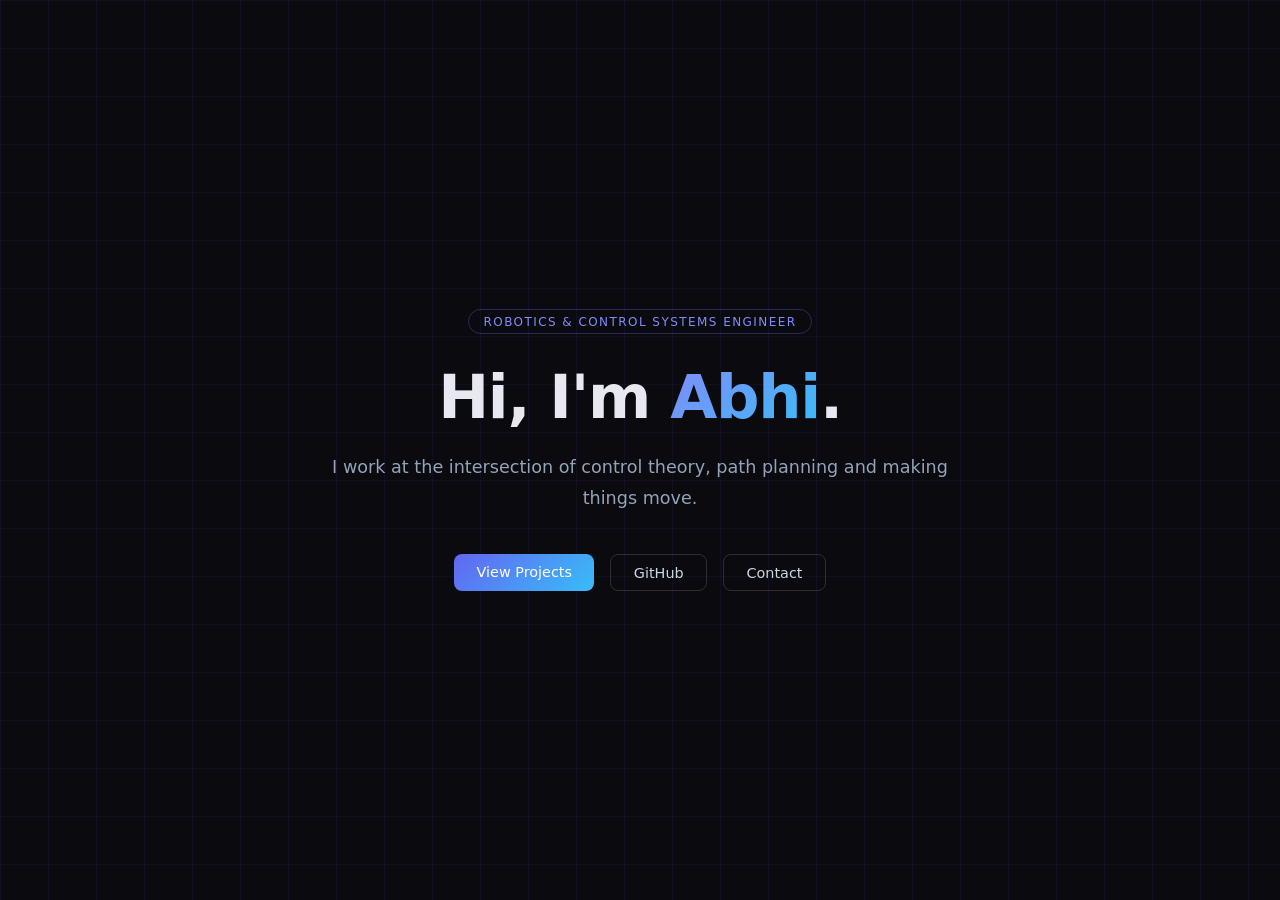
==== index.html @ b42dcc3f "Initial test" ====
<!DOCTYPE html>
<html lang="en">
<head>
  <meta charset="UTF-8" />
  <meta name="viewport" content="width=device-width, initial-scale=1.0"/>
  <title>Abhi – Robotics Engineer</title>
  <style>
    * { margin: 0; padding: 0; box-sizing: border-box; }

    body {
      min-height: 100vh;
      display: flex;
      align-items: center;
      justify-content: center;
      background: #0a0a0f;
      color: #e8e8f0;
      font-family: 'Segoe UI', system-ui, sans-serif;
      overflow: hidden;
    }

    /* Subtle grid background */
    body::before {
      content: '';
      position: fixed;
      inset: 0;
      background-image:
        linear-gradient(rgba(99,102,241,0.07) 1px, transparent 1px),
        linear-gradient(90deg, rgba(99,102,241,0.07) 1px, transparent 1px);
      background-size: 48px 48px;
      pointer-events: none;
    }

    .container {
      text-align: center;
      padding: 2rem;
      max-width: 680px;
      animation: fadeUp 0.9s ease both;
    }

    .badge {
      display: inline-block;
      font-size: 0.75rem;
      letter-spacing: 0.12em;
      text-transform: uppercase;
      color: #818cf8;
      border: 1px solid rgba(99,102,241,0.35);
      padding: 0.3rem 0.9rem;
      border-radius: 999px;
      margin-bottom: 1.8rem;
    }

    h1 {
      font-size: clamp(2.4rem, 6vw, 3.8rem);
      font-weight: 700;
      line-height: 1.15;
      margin-bottom: 1.2rem;
      letter-spacing: -0.02em;
    }

    h1 span {
      background: linear-gradient(135deg, #818cf8, #38bdf8);
      -webkit-background-clip: text;
      -webkit-text-fill-color: transparent;
      background-clip: text;
    }

    p {
      font-size: 1.1rem;
      line-height: 1.75;
      color: #94a3b8;
      margin-bottom: 2.5rem;
    }

    .links {
      display: flex;
      gap: 1rem;
      justify-content: center;
      flex-wrap: wrap;
    }

    a {
      text-decoration: none;
      font-size: 0.9rem;
      font-weight: 500;
      padding: 0.6rem 1.4rem;
      border-radius: 8px;
      transition: all 0.2s ease;
    }

    a.primary {
      background: linear-gradient(135deg, #6366f1, #38bdf8);
      color: #fff;
    }

    a.primary:hover {
      opacity: 0.85;
      transform: translateY(-2px);
    }

    a.ghost {
      border: 1px solid rgba(255,255,255,0.15);
      color: #cbd5e1;
    }

    a.ghost:hover {
      border-color: rgba(99,102,241,0.6);
      color: #818cf8;
      transform: translateY(-2px);
    }

    .cursor {
      display: inline-block;
      width: 3px;
      height: 1em;
      background: #818cf8;
      margin-left: 3px;
      vertical-align: middle;
      animation: blink 1s step-end infinite;
    }

    @keyframes blink { 50% { opacity: 0; } }

    @keyframes fadeUp {
      from { opacity: 0; transform: translateY(24px); }
      to   { opacity: 1; transform: translateY(0); }
    }
  </style>
</head>
<body>
  <div class="container">
    <div class="badge">Robotics &amp; Control Systems Engineer</div>

    <h1>Hi, I'm <span>Abhi</span>.</h1>

    <p>
      I work at the intersection of control theory, path planning and making things move.
    </p>

    <div class="links">
      <a class="primary" href="#projects">View Projects</a>
      <a class="ghost" href="https://github.com/abhi" target="_blank">GitHub</a>
      <a class="ghost" href="mailto:abhi@example.com">Contact</a>
    </div>
  </div>
</body>
</html>
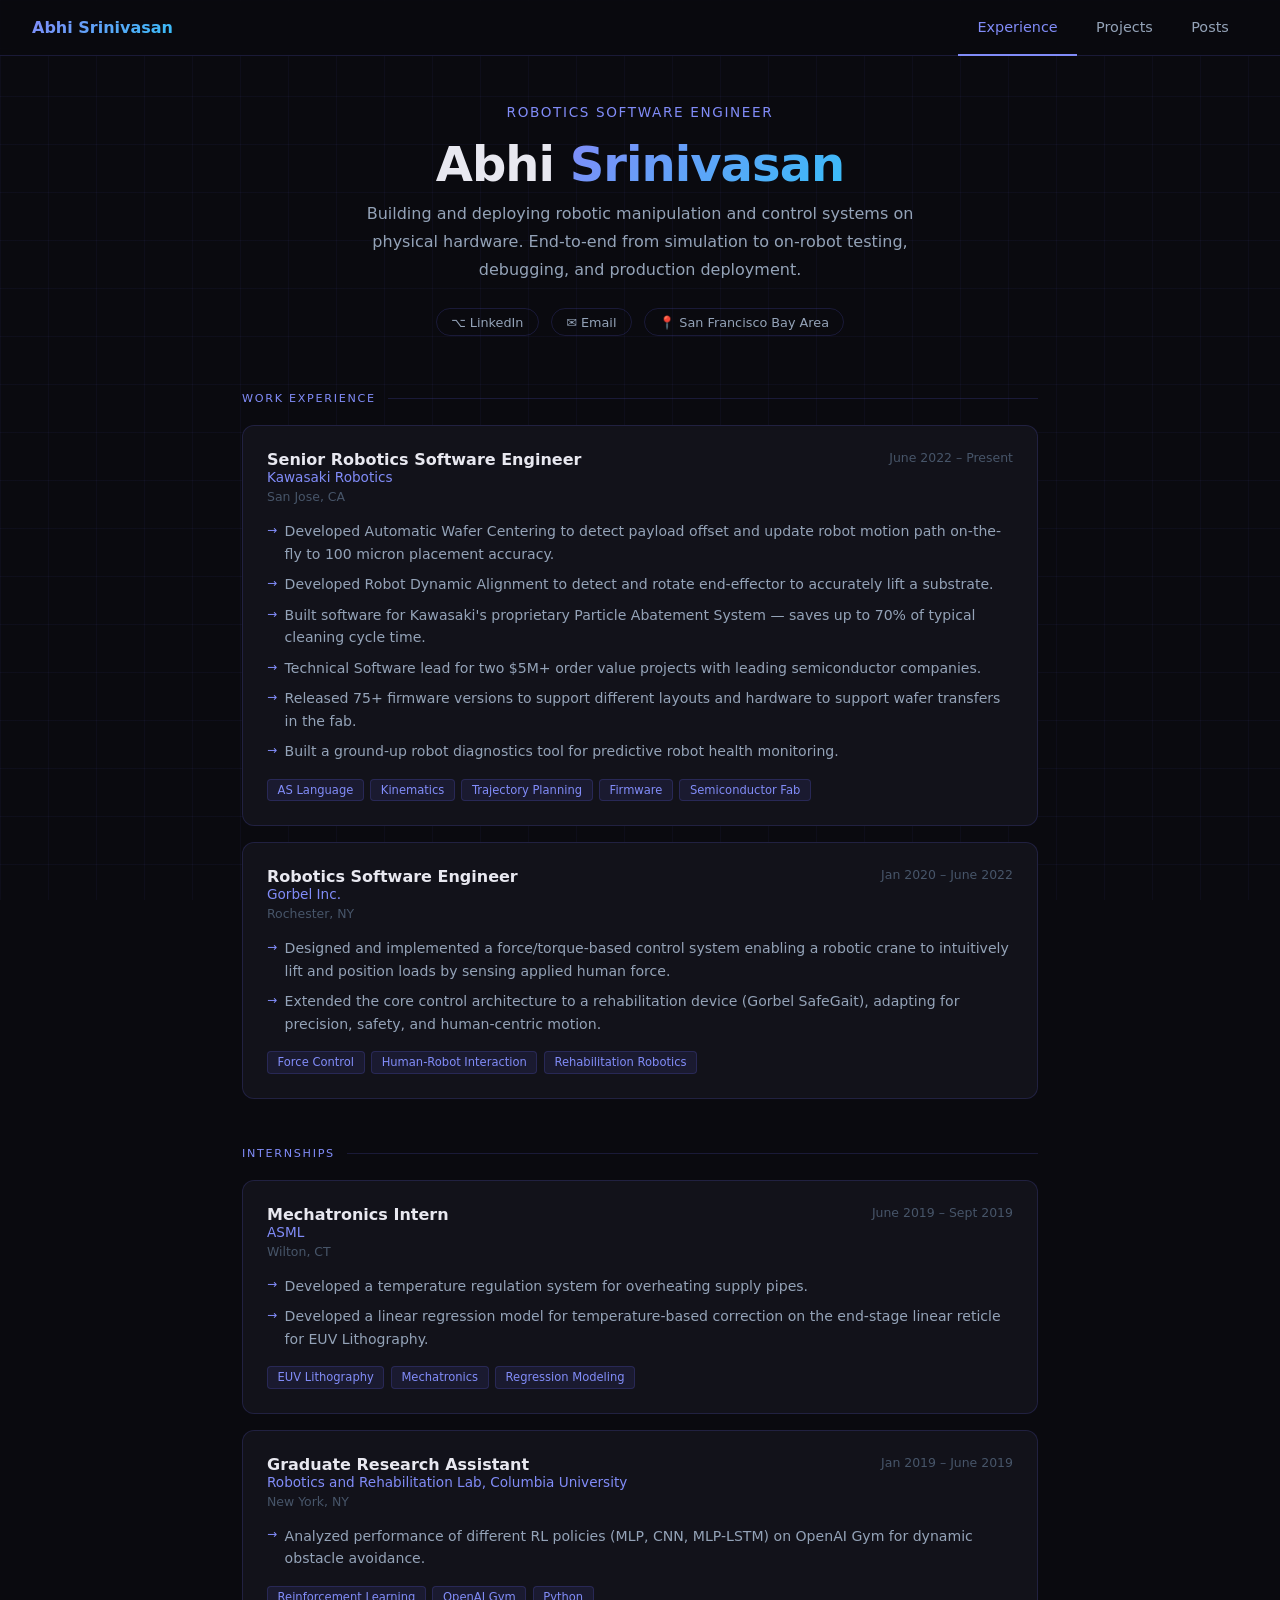
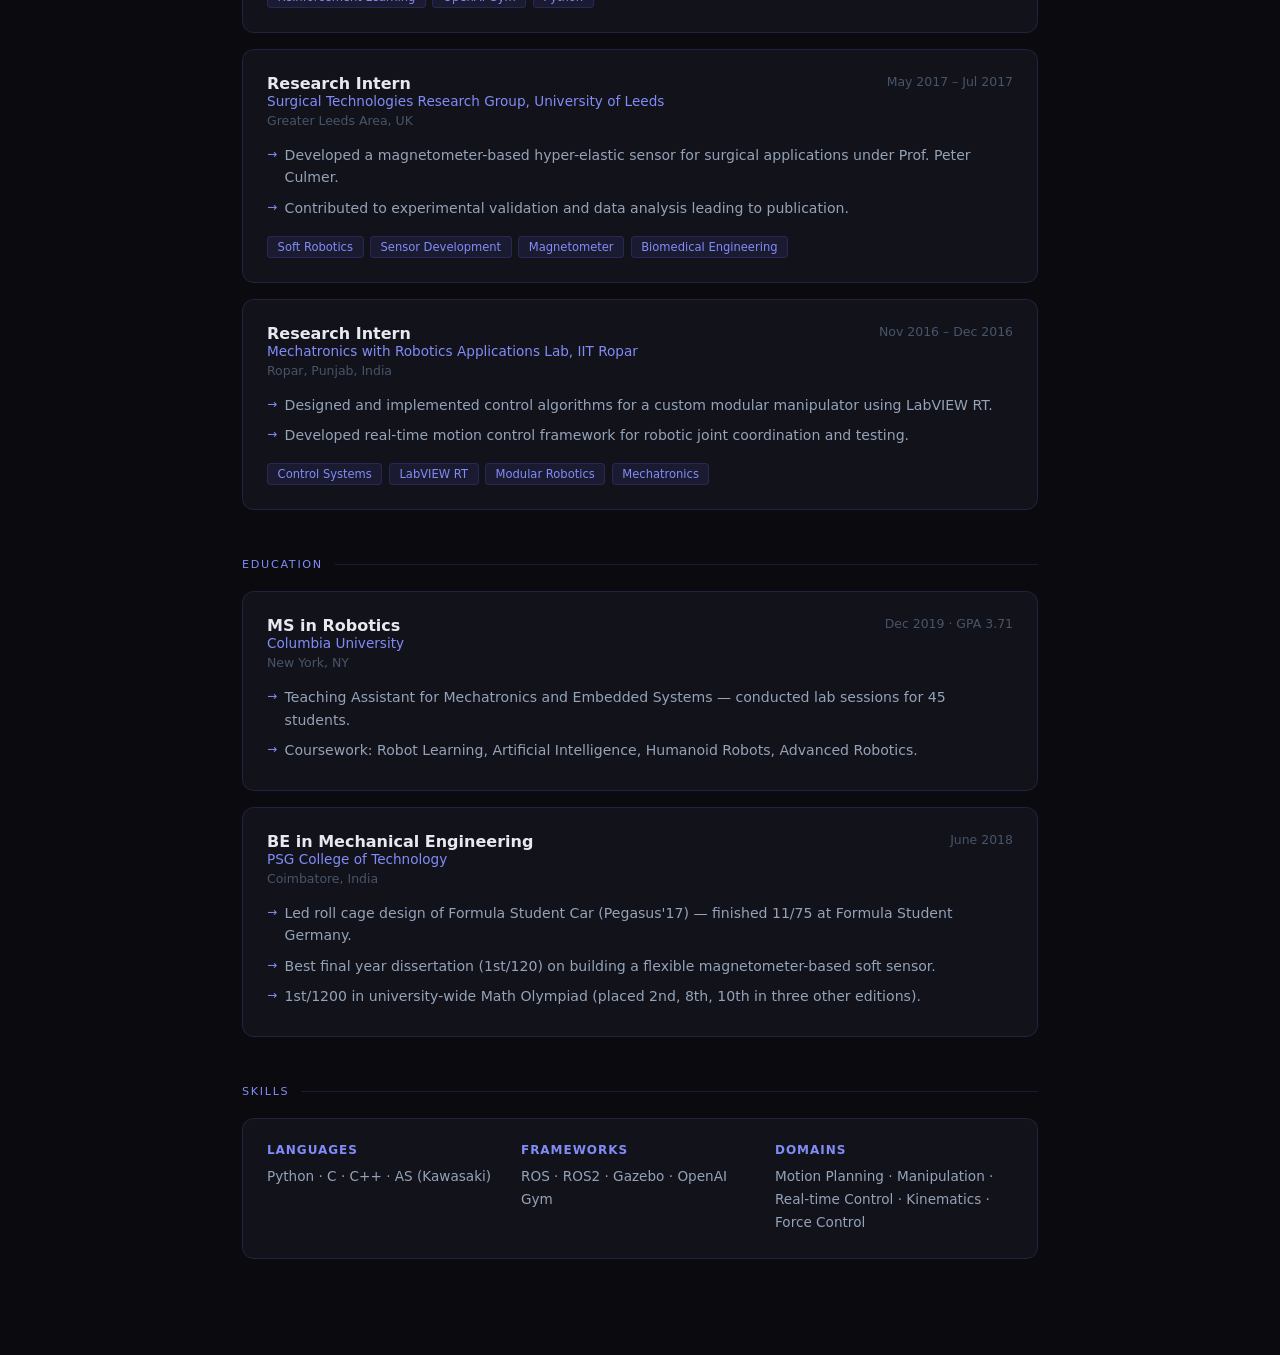
==== commit 1be1b12d: "Added-POSTS Added-Images" ====
--- a/index.html
+++ b/index.html
@@ -1,146 +1,215 @@
 <!DOCTYPE html>
 <html lang="en">
 <head>
-  <meta charset="UTF-8" />
+  <meta charset="UTF-8"/>
   <meta name="viewport" content="width=device-width, initial-scale=1.0"/>
-  <title>Abhi – Robotics Engineer</title>
-  <style>
-    * { margin: 0; padding: 0; box-sizing: border-box; }
-
-    body {
-      min-height: 100vh;
-      display: flex;
-      align-items: center;
-      justify-content: center;
-      background: #0a0a0f;
-      color: #e8e8f0;
-      font-family: 'Segoe UI', system-ui, sans-serif;
-      overflow: hidden;
-    }
-
-    /* Subtle grid background */
-    body::before {
-      content: '';
-      position: fixed;
-      inset: 0;
-      background-image:
-        linear-gradient(rgba(99,102,241,0.07) 1px, transparent 1px),
-        linear-gradient(90deg, rgba(99,102,241,0.07) 1px, transparent 1px);
-      background-size: 48px 48px;
-      pointer-events: none;
-    }
-
-    .container {
-      text-align: center;
-      padding: 2rem;
-      max-width: 680px;
-      animation: fadeUp 0.9s ease both;
-    }
-
-    .badge {
-      display: inline-block;
-      font-size: 0.75rem;
-      letter-spacing: 0.12em;
-      text-transform: uppercase;
-      color: #818cf8;
-      border: 1px solid rgba(99,102,241,0.35);
-      padding: 0.3rem 0.9rem;
-      border-radius: 999px;
-      margin-bottom: 1.8rem;
-    }
-
-    h1 {
-      font-size: clamp(2.4rem, 6vw, 3.8rem);
-      font-weight: 700;
-      line-height: 1.15;
-      margin-bottom: 1.2rem;
-      letter-spacing: -0.02em;
-    }
-
-    h1 span {
-      background: linear-gradient(135deg, #818cf8, #38bdf8);
-      -webkit-background-clip: text;
-      -webkit-text-fill-color: transparent;
-      background-clip: text;
-    }
-
-    p {
-      font-size: 1.1rem;
-      line-height: 1.75;
-      color: #94a3b8;
-      margin-bottom: 2.5rem;
-    }
-
-    .links {
-      display: flex;
-      gap: 1rem;
-      justify-content: center;
-      flex-wrap: wrap;
-    }
-
-    a {
-      text-decoration: none;
-      font-size: 0.9rem;
-      font-weight: 500;
-      padding: 0.6rem 1.4rem;
-      border-radius: 8px;
-      transition: all 0.2s ease;
-    }
-
-    a.primary {
-      background: linear-gradient(135deg, #6366f1, #38bdf8);
-      color: #fff;
-    }
-
-    a.primary:hover {
-      opacity: 0.85;
-      transform: translateY(-2px);
-    }
-
-    a.ghost {
-      border: 1px solid rgba(255,255,255,0.15);
-      color: #cbd5e1;
-    }
-
-    a.ghost:hover {
-      border-color: rgba(99,102,241,0.6);
-      color: #818cf8;
-      transform: translateY(-2px);
-    }
-
-    .cursor {
-      display: inline-block;
-      width: 3px;
-      height: 1em;
-      background: #818cf8;
-      margin-left: 3px;
-      vertical-align: middle;
-      animation: blink 1s step-end infinite;
-    }
-
-    @keyframes blink { 50% { opacity: 0; } }
-
-    @keyframes fadeUp {
-      from { opacity: 0; transform: translateY(24px); }
-      to   { opacity: 1; transform: translateY(0); }
-    }
-  </style>
+  <title>Abhi Srinivasan – Robotics Engineer</title>
+  <link rel="stylesheet" href="style.css"/>
 </head>
 <body>
-  <div class="container">
-    <div class="badge">Robotics &amp; Control Systems Engineer</div>
-
-    <h1>Hi, I'm <span>Abhi</span>.</h1>
-
-    <p>
-      I work at the intersection of control theory, path planning and making things move.
-    </p>
-
-    <div class="links">
-      <a class="primary" href="#projects">View Projects</a>
-      <a class="ghost" href="https://github.com/abhi" target="_blank">GitHub</a>
-      <a class="ghost" href="mailto:abhi@example.com">Contact</a>
-    </div>
+
+<nav>
+  <a class="nav-brand" href="index.html">Abhi Srinivasan</a>
+  <div class="nav-tabs">
+    <a class="tab-btn active" href="index.html">Experience</a>
+    <a class="tab-btn" href="projects.html">Projects</a>
+    <a class="tab-btn" href="blogs.html">Posts</a>
   </div>
+</nav>
+
+<div class="page">
+
+  <div class="hero">
+    <div class="role">Robotics Software Engineer</div>
+    <h1>Abhi <span>Srinivasan</span></h1>
+    <p>Building and deploying robotic manipulation and control systems on physical hardware. End-to-end from simulation to on-robot testing, debugging, and production deployment.</p>
+    <div class="hero-links">
+      <a class="pill" href="https://www.linkedin.com/in/abhinandan14/" target="_blank">⌥ LinkedIn</a>
+      <a class="pill" href="mailto:abhinandan96is@gmail.com">✉ Email</a>
+      <a class="pill">📍 San Francisco Bay Area</a>
+    </div>
+  </div>
+
+  <section>
+    <div class="section-title">Work Experience</div>
+
+    <div class="card">
+      <div class="card-header">
+        <div>
+          <div class="card-title">Senior Robotics Software Engineer</div>
+          <div class="card-sub">Kawasaki Robotics</div>
+          <div class="card-location">San Jose, CA</div>
+        </div>
+        <div class="card-date">June 2022 – Present</div>
+      </div>
+      <ul class="bullets">
+        <li>Developed Automatic Wafer Centering to detect payload offset and update robot motion path on-the-fly to 100 micron placement accuracy.</li>
+        <li>Developed Robot Dynamic Alignment to detect and rotate end-effector to accurately lift a substrate.</li>
+        <li>Built software for Kawasaki's proprietary Particle Abatement System — saves up to 70% of typical cleaning cycle time.</li>
+        <li>Technical Software lead for two $5M+ order value projects with leading semiconductor companies.</li>
+        <li>Released 75+ firmware versions to support different layouts and hardware to support wafer transfers in the fab.</li>
+        <li>Built a ground-up robot diagnostics tool for predictive robot health monitoring.</li>
+      </ul>
+      <div class="tag-row">
+        <span class="tag">AS Language</span><span class="tag">Kinematics</span><span class="tag">Trajectory Planning</span>
+        <span class="tag">Firmware</span><span class="tag">Semiconductor Fab</span>
+      </div>
+    </div>
+
+    <div class="card">
+      <div class="card-header">
+        <div>
+          <div class="card-title">Robotics Software Engineer</div>
+          <div class="card-sub">Gorbel Inc.</div>
+          <div class="card-location">Rochester, NY</div>
+        </div>
+        <div class="card-date">Jan 2020 – June 2022</div>
+      </div>
+      <ul class="bullets">
+        <li>Designed and implemented a force/torque-based control system enabling a robotic crane to intuitively lift and position loads by sensing applied human force.</li>
+        <li>Extended the core control architecture to a rehabilitation device (Gorbel SafeGait), adapting for precision, safety, and human-centric motion.</li>
+      </ul>
+      <div class="tag-row">
+        <span class="tag">Force Control</span><span class="tag">Human-Robot Interaction</span><span class="tag">Rehabilitation Robotics</span>
+      </div>
+    </div>
+  </section>
+
+  <section>
+    <div class="section-title">Internships</div>
+
+    <div class="card">
+      <div class="card-header">
+        <div>
+          <div class="card-title">Mechatronics Intern</div>
+          <div class="card-sub">ASML</div>
+          <div class="card-location">Wilton, CT</div>
+        </div>
+        <div class="card-date">June 2019 – Sept 2019</div>
+      </div>
+      <ul class="bullets">
+        <li>Developed a temperature regulation system for overheating supply pipes.</li>
+        <li>Developed a linear regression model for temperature-based correction on the end-stage linear reticle for EUV Lithography.</li>
+      </ul>
+      <div class="tag-row">
+        <span class="tag">EUV Lithography</span><span class="tag">Mechatronics</span><span class="tag">Regression Modeling</span>
+      </div>
+    </div>
+
+    <div class="card">
+      <div class="card-header">
+        <div>
+          <div class="card-title">Graduate Research Assistant</div>
+          <div class="card-sub">Robotics and Rehabilitation Lab, Columbia University</div>
+          <div class="card-location">New York, NY</div>
+        </div>
+        <div class="card-date">Jan 2019 – June 2019</div>
+      </div>
+      <ul class="bullets">
+        <li>Analyzed performance of different RL policies (MLP, CNN, MLP-LSTM) on OpenAI Gym for dynamic obstacle avoidance.</li>
+      </ul>
+      <div class="tag-row">
+        <span class="tag">Reinforcement Learning</span><span class="tag">OpenAI Gym</span><span class="tag">Python</span>
+      </div>
+    </div>
+
+    <div class="card">
+    <div class="card-header">
+        <div>
+        <div class="card-title">Research Intern</div>
+        <div class="card-sub">Surgical Technologies Research Group, University of Leeds</div>
+        <div class="card-location">Greater Leeds Area, UK</div>
+        </div>
+        <div class="card-date">May 2017 – Jul 2017</div>
+    </div>
+    <ul class="bullets">
+        <li>Developed a magnetometer-based hyper-elastic sensor for surgical applications under Prof. Peter Culmer.</li>
+        <li>Contributed to experimental validation and data analysis leading to publication.</li>
+    </ul>
+    <div class="tag-row">
+        <span class="tag">Soft Robotics</span>
+        <span class="tag">Sensor Development</span>
+        <span class="tag">Magnetometer</span>
+        <span class="tag">Biomedical Engineering</span>
+    </div>
+    </div>
+    <div class="card">
+    <div class="card-header">
+        <div>
+        <div class="card-title">Research Intern</div>
+        <div class="card-sub">Mechatronics with Robotics Applications Lab, IIT Ropar</div>
+        <div class="card-location">Ropar, Punjab, India</div>
+        </div>
+        <div class="card-date">Nov 2016 – Dec 2016</div>
+    </div>
+    <ul class="bullets">
+        <li>Designed and implemented control algorithms for a custom modular manipulator using LabVIEW RT.</li>
+        <li>Developed real-time motion control framework for robotic joint coordination and testing.</li>
+    </ul>
+    <div class="tag-row">
+        <span class="tag">Control Systems</span>
+        <span class="tag">LabVIEW RT</span>
+        <span class="tag">Modular Robotics</span>
+        <span class="tag">Mechatronics</span>
+    </div>
+    </div>
+
+  </section>
+  <section>
+    <div class="section-title">Education</div>
+
+    <div class="card">
+      <div class="card-header">
+        <div>
+          <div class="card-title">MS in Robotics</div>
+          <div class="card-sub">Columbia University</div>
+          <div class="card-location">New York, NY</div>
+        </div>
+        <div class="card-date">Dec 2019 · GPA 3.71</div>
+      </div>
+      <ul class="bullets">
+        <li>Teaching Assistant for Mechatronics and Embedded Systems — conducted lab sessions for 45 students.</li>
+        <li>Coursework: Robot Learning, Artificial Intelligence, Humanoid Robots, Advanced Robotics.</li>
+      </ul>
+    </div>
+
+    <div class="card">
+      <div class="card-header">
+        <div>
+          <div class="card-title">BE in Mechanical Engineering</div>
+          <div class="card-sub">PSG College of Technology</div>
+          <div class="card-location">Coimbatore, India</div>
+        </div>
+        <div class="card-date">June 2018</div>
+      </div>
+      <ul class="bullets">
+        <li>Led roll cage design of Formula Student Car (Pegasus'17) — finished 11/75 at Formula Student Germany.</li>
+        <li>Best final year dissertation (1st/120) on building a flexible magnetometer-based soft sensor.</li>
+        <li>1st/1200 in university-wide Math Olympiad (placed 2nd, 8th, 10th in three other editions).</li>
+      </ul>
+    </div>
+  </section>
+
+  <section>
+    <div class="section-title">Skills</div>
+    <div class="card">
+      <div class="skills-grid">
+        <div class="skill-group">
+          <h4>Languages</h4>
+          <p>Python · C · C++ · AS (Kawasaki)</p>
+        </div>
+        <div class="skill-group">
+          <h4>Frameworks</h4>
+          <p>ROS · ROS2 · Gazebo · OpenAI Gym</p>
+        </div>
+        <div class="skill-group">
+          <h4>Domains</h4>
+          <p>Motion Planning · Manipulation · Real-time Control · Kinematics · Force Control</p>
+        </div>
+      </div>
+    </div>
+  </section>
+
+</div>
 </body>
 </html>
--- a/style.css
+++ b/style.css
@@ -0,0 +1,122 @@
+*{margin:0;padding:0;box-sizing:border-box;}
+:root{
+  --bg:#0a0a0f;--surface:#12121a;--border:rgba(99,102,241,0.18);
+  --accent:#818cf8;--accent2:#38bdf8;--text:#e8e8f0;--muted:#94a3b8;--dim:#475569;
+}
+body{background:var(--bg);color:var(--text);font-family:'Segoe UI',system-ui,sans-serif;min-height:100vh;}
+body::before{
+  content:'';position:fixed;inset:0;
+  background-image:linear-gradient(rgba(99,102,241,0.05) 1px,transparent 1px),
+    linear-gradient(90deg,rgba(99,102,241,0.05) 1px,transparent 1px);
+  background-size:48px 48px;pointer-events:none;z-index:0;
+}
+
+/* NAV */
+nav{position:sticky;top:0;z-index:100;background:rgba(10,10,15,0.85);backdrop-filter:blur(12px);
+  border-bottom:1px solid var(--border);display:flex;align-items:center;justify-content:space-between;
+  padding:0 2rem;height:56px;}
+.nav-brand{font-weight:700;font-size:1rem;text-decoration:none;
+  background:linear-gradient(135deg,var(--accent),var(--accent2));
+  -webkit-background-clip:text;-webkit-text-fill-color:transparent;background-clip:text;}
+.nav-tabs{display:flex;gap:0;}
+.tab-btn{background:none;border:none;border-bottom:2px solid transparent;color:var(--muted);
+  font-size:0.9rem;padding:0 1.2rem;height:56px;cursor:pointer;text-decoration:none;
+  display:flex;align-items:center;transition:all 0.2s;font-family:inherit;}
+.tab-btn:hover{color:var(--text);}
+.tab-btn.active{color:var(--accent);border-bottom-color:var(--accent);}
+
+/* PAGE */
+.page{max-width:860px;margin:0 auto;padding:3rem 2rem;position:relative;z-index:1;}
+
+/* HERO */
+.hero{text-align:center;margin-bottom:3.5rem;animation:fadeUp 0.7s ease both;}
+.hero h1{font-size:clamp(2rem,5vw,3rem);font-weight:700;letter-spacing:-0.02em;margin-bottom:0.5rem;}
+.hero h1 span{background:linear-gradient(135deg,var(--accent),var(--accent2));
+  -webkit-background-clip:text;-webkit-text-fill-color:transparent;background-clip:text;}
+.hero .role{color:var(--accent);font-size:0.85rem;letter-spacing:0.12em;text-transform:uppercase;margin-bottom:1rem;}
+.hero p{color:var(--muted);line-height:1.75;max-width:600px;margin:0 auto 1.5rem;}
+.hero-links{display:flex;gap:0.75rem;justify-content:center;flex-wrap:wrap;}
+.pill{font-size:0.8rem;padding:0.35rem 0.9rem;border-radius:999px;border:1px solid var(--border);
+  color:var(--muted);text-decoration:none;transition:all 0.2s;}
+.pill:hover{border-color:var(--accent);color:var(--accent);}
+
+/* SECTION */
+section{margin-bottom:3rem;animation:fadeUp 0.6s ease both;}
+.section-title{font-size:0.7rem;letter-spacing:0.15em;text-transform:uppercase;color:var(--accent);
+  margin-bottom:1.25rem;display:flex;align-items:center;gap:0.75rem;}
+.section-title::after{content:'';flex:1;height:1px;background:var(--border);}
+
+/* EXPERIENCE CARD */
+.card{background:var(--surface);border:1px solid var(--border);border-radius:12px;
+  padding:1.5rem;margin-bottom:1rem;transition:border-color 0.2s;}
+.card:hover{border-color:rgba(99,102,241,0.4);}
+.card-header{display:flex;justify-content:space-between;align-items:flex-start;flex-wrap:wrap;gap:0.5rem;margin-bottom:0.5rem;}
+.card-title{font-size:1rem;font-weight:600;}
+.card-sub{font-size:0.85rem;color:var(--accent);margin-bottom:0.25rem;}
+.card-date{font-size:0.78rem;color:var(--dim);white-space:nowrap;}
+.card-location{font-size:0.78rem;color:var(--dim);}
+
+/* SKILLS */
+.skills-grid{display:grid;grid-template-columns:repeat(auto-fit,minmax(180px,1fr));gap:1rem;}
+.skill-group h4{font-size:0.75rem;color:var(--accent);letter-spacing:0.08em;text-transform:uppercase;margin-bottom:0.5rem;}
+.skill-group p{font-size:0.85rem;color:var(--muted);line-height:1.7;}
+
+/* PROJECT CARD */
+.proj-card{background:var(--surface);border:1px solid var(--border);border-radius:12px;
+  padding:1.5rem;margin-bottom:1rem;transition:border-color 0.2s;}
+.proj-card:hover{border-color:rgba(56,189,248,0.4);}
+.proj-card.featured{border-color:rgba(99,102,241,0.35);}
+.proj-card.featured:hover{border-color:var(--accent);}
+.proj-badge{font-size:0.72rem;color:var(--accent);letter-spacing:0.08em;text-transform:uppercase;margin-bottom:0.5rem;}
+.proj-title{font-size:1rem;font-weight:600;margin-bottom:0.3rem;}
+.proj-meta{font-size:0.78rem;color:var(--dim);margin-bottom:0.75rem;}
+.proj-link{font-size:0.8rem;color:var(--accent2);text-decoration:none;}
+.proj-link:hover{text-decoration:underline;}
+
+/* SHARED BULLETS & TAGS */
+ul.bullets{list-style:none;padding:0;margin-top:0.75rem;}
+ul.bullets li{font-size:0.88rem;color:var(--muted);padding:0.25rem 0 0.25rem 1.1rem;
+  position:relative;line-height:1.6;}
+ul.bullets li::before{content:'→';position:absolute;left:0;color:var(--accent);font-size:0.75rem;top:0.3rem;}
+.tag-row{display:flex;flex-wrap:wrap;gap:0.4rem;margin-top:0.75rem;}
+.tag{font-size:0.72rem;padding:0.2rem 0.6rem;border-radius:4px;background:rgba(99,102,241,0.1);
+  color:var(--accent);border:1px solid rgba(99,102,241,0.2);}
+
+/* BLOG CARD */
+.blog-card{background:var(--surface);border:1px solid var(--border);border-radius:12px;
+  padding:1.5rem;margin-bottom:1rem;cursor:pointer;transition:border-color 0.2s,transform 0.15s;}
+.blog-card:hover{border-color:rgba(99,102,241,0.5);transform:translateY(-2px);}
+.blog-card-inner{display:flex;justify-content:space-between;align-items:center;gap:1rem;}
+.blog-summary{font-size:0.88rem;color:var(--muted);line-height:1.65;margin-top:0.5rem;}
+.blog-arrow{font-size:1.4rem;color:var(--accent);flex-shrink:0;transition:transform 0.2s;}
+.blog-card:hover .blog-arrow{transform:translateX(4px);}
+
+/* BACK BUTTON */
+.back-btn{background:none;border:1px solid var(--border);color:var(--muted);
+  padding:0.4rem 1rem;border-radius:8px;cursor:pointer;font-size:0.85rem;font-family:inherit;
+  margin-bottom:2rem;display:inline-block;transition:all 0.2s;}
+.back-btn:hover{border-color:var(--accent);color:var(--accent);}
+
+/* POST PREV / NEXT NAV */
+.post-nav{display:flex;justify-content:space-between;margin-top:3rem;padding-top:2rem;
+  border-top:1px solid var(--border);}
+.post-nav-btn{background:none;border:1px solid var(--border);color:var(--muted);
+  padding:0.5rem 1.2rem;border-radius:8px;cursor:pointer;font-size:0.85rem;font-family:inherit;
+  transition:all 0.2s;}
+.post-nav-btn:hover{border-color:var(--accent);color:var(--accent);}
+
+/* BLOG POST CONTENT */
+.post-header{text-align:center;margin-bottom:3rem;}
+.post-header .role{color:var(--accent);font-size:0.85rem;letter-spacing:0.12em;
+  text-transform:uppercase;margin-bottom:1rem;}
+.post-header h1{font-size:clamp(1.8rem,4vw,2.6rem);font-weight:700;letter-spacing:-0.02em;}
+.post-header h1 span{background:linear-gradient(135deg,var(--accent),var(--accent2));
+  -webkit-background-clip:text;-webkit-text-fill-color:transparent;background-clip:text;}
+.post-body{max-width:680px;margin:0 auto;}
+.post-body p{color:var(--muted);line-height:1.85;margin-bottom:1.25rem;font-size:0.97rem;}
+.post-body h2{font-size:1.2rem;font-weight:600;margin:2rem 0 0.75rem;color:var(--text);}
+.post-body pre{background:var(--surface);border:1px solid var(--border);border-radius:8px;
+  padding:1rem;overflow-x:auto;margin:1rem 0;}
+.post-body code{font-size:0.85rem;color:var(--accent2);font-family:'Courier New',monospace;}
+
+@keyframes fadeUp{from{opacity:0;transform:translateY(16px);}to{opacity:1;transform:translateY(0);}}
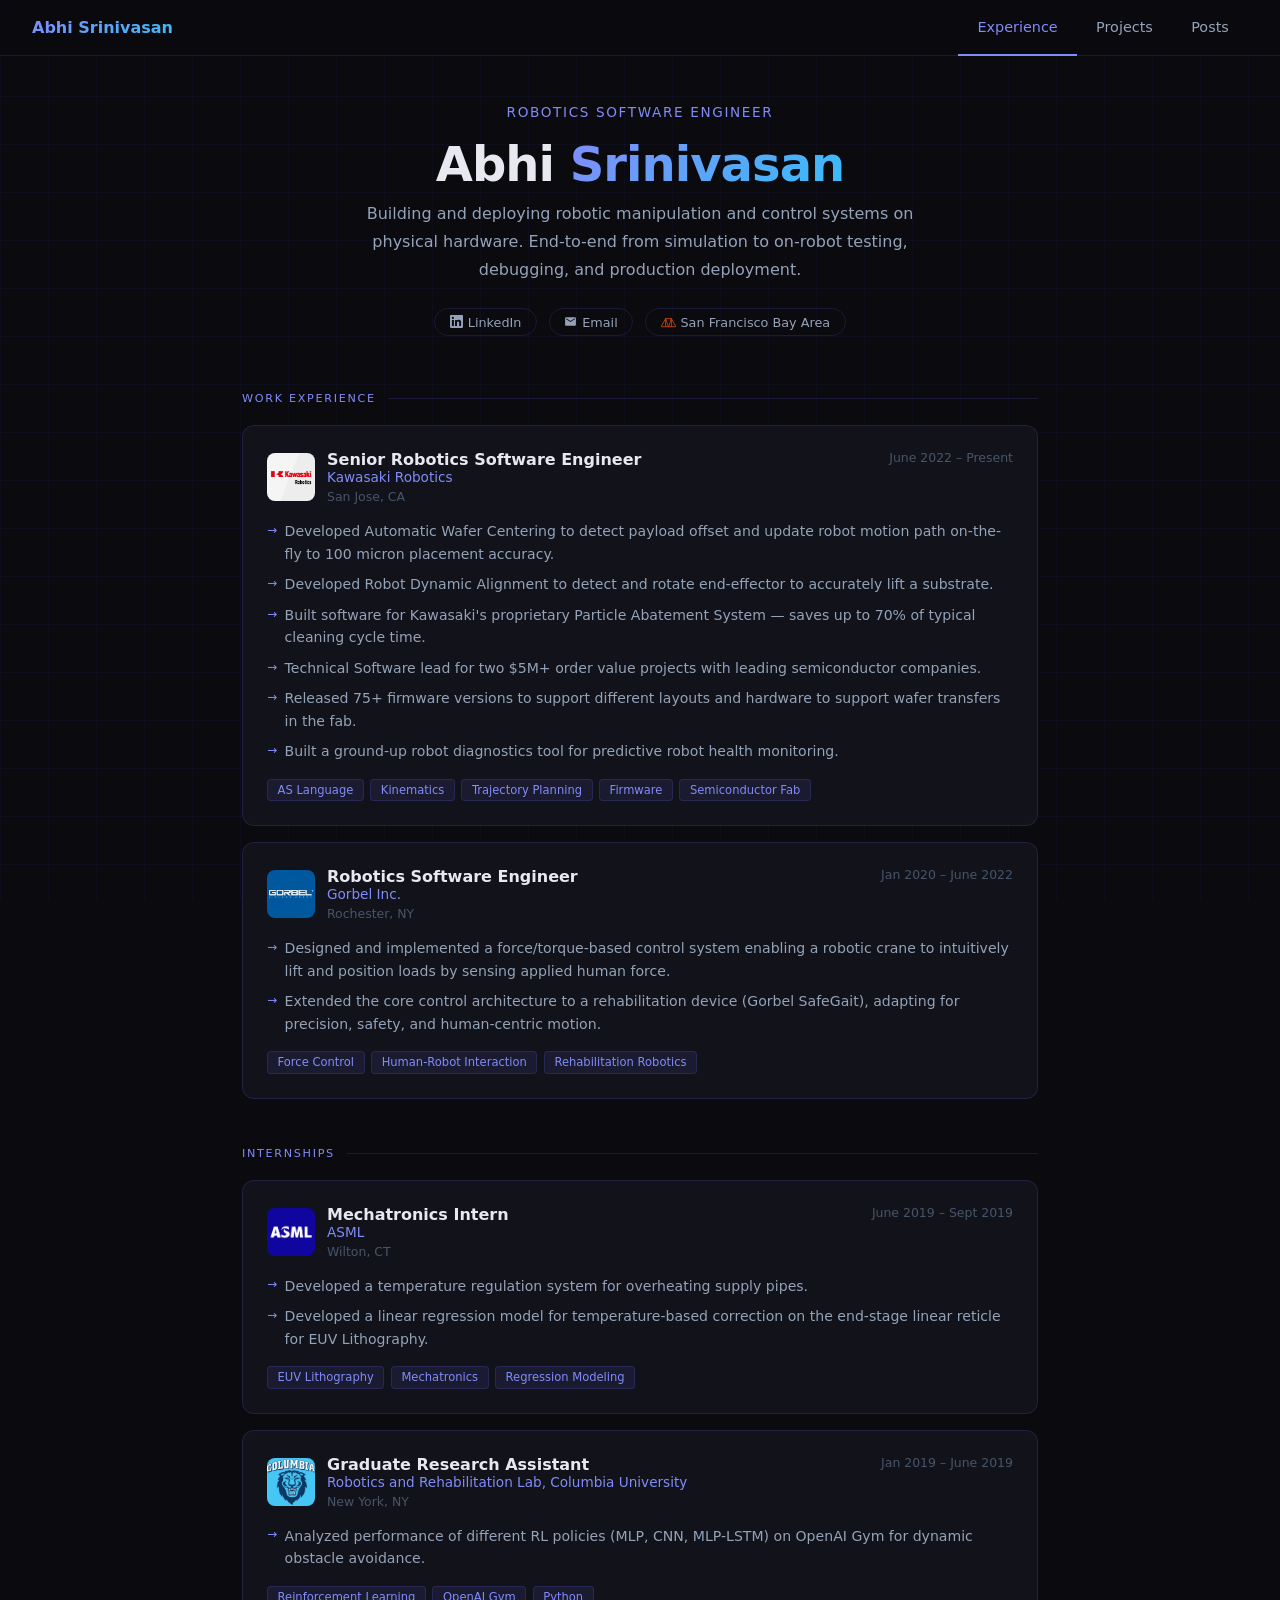
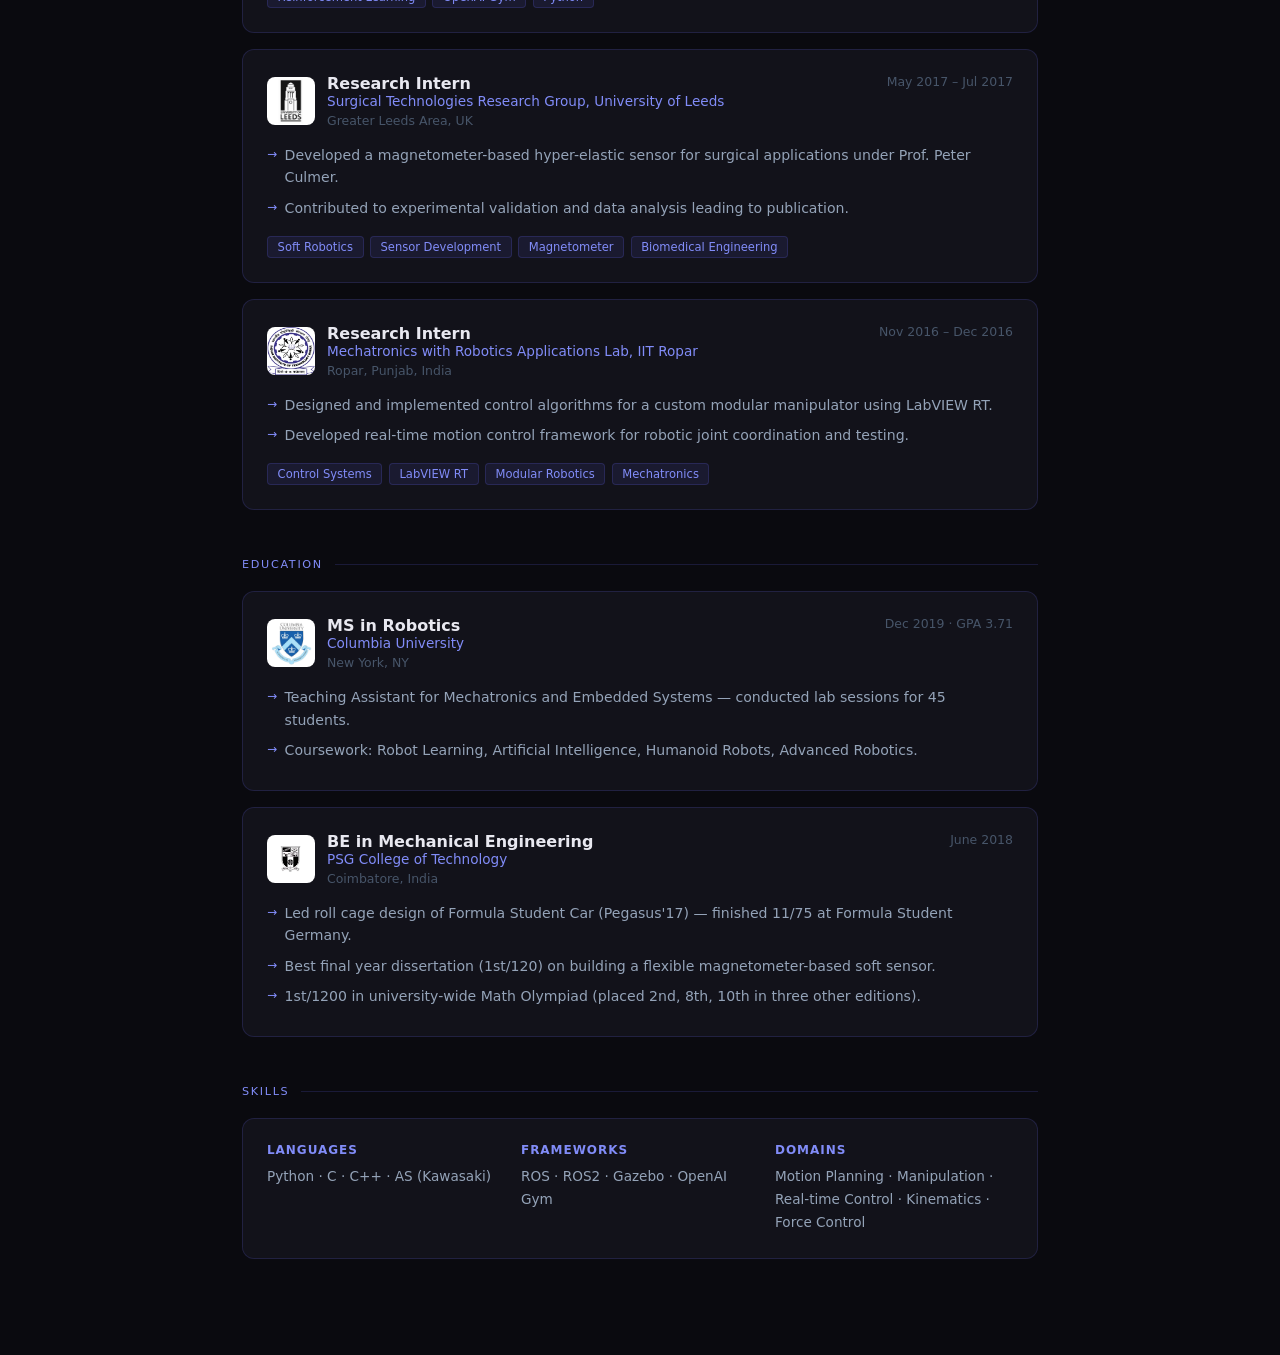
==== commit 15298c75: "Adding-logos" ====
--- a/index.html
+++ b/index.html
@@ -24,9 +24,9 @@
     <h1>Abhi <span>Srinivasan</span></h1>
     <p>Building and deploying robotic manipulation and control systems on physical hardware. End-to-end from simulation to on-robot testing, debugging, and production deployment.</p>
     <div class="hero-links">
-      <a class="pill" href="https://www.linkedin.com/in/abhinandan14/" target="_blank">⌥ LinkedIn</a>
-      <a class="pill" href="mailto:abhinandan96is@gmail.com">✉ Email</a>
-      <a class="pill">📍 San Francisco Bay Area</a>
+      <a class="pill" href="https://www.linkedin.com/in/abhinandan14/" target="_blank"><svg xmlns="http://www.w3.org/2000/svg" width="13" height="13" viewBox="0 0 24 24" fill="currentColor" style="vertical-align:-1px;margin-right:5px;"><path d="M20.447 20.452h-3.554v-5.569c0-1.328-.027-3.037-1.852-3.037-1.853 0-2.136 1.445-2.136 2.939v5.667H9.351V9h3.414v1.561h.046c.477-.9 1.637-1.85 3.37-1.85 3.601 0 4.267 2.37 4.267 5.455v6.286zM5.337 7.433a2.062 2.062 0 0 1-2.063-2.065 2.064 2.064 0 1 1 2.063 2.065zm1.782 13.019H3.555V9h3.564v11.452zM22.225 0H1.771C.792 0 0 .774 0 1.729v20.542C0 23.227.792 24 1.771 24h20.451C23.2 24 24 23.227 24 22.271V1.729C24 .774 23.2 0 22.222 0h.003z"/></svg>LinkedIn</a>
+      <a class="pill" href="mailto:abhinandan96is@gmail.com"><svg xmlns="http://www.w3.org/2000/svg" width="13" height="13" viewBox="0 0 24 24" fill="currentColor" style="vertical-align:-1px;margin-right:5px;"><path d="M20 4H4c-1.1 0-2 .9-2 2v12c0 1.1.9 2 2 2h16c1.1 0 2-.9 2-2V6c0-1.1-.9-2-2-2zm0 4-8 5-8-5V6l8 5 8-5v2z"/></svg>Email</a>
+      <a class="pill"><svg xmlns="http://www.w3.org/2000/svg" width="15" height="13" viewBox="0 0 26 22" fill="none" stroke="#c1440a" stroke-width="1.6" stroke-linecap="round" style="vertical-align:-1px;margin-right:5px;"><line x1="0" y1="20" x2="26" y2="20"/><line x1="8" y1="6" x2="8" y2="20"/><line x1="18" y1="6" x2="18" y2="20"/><line x1="8" y1="6" x2="18" y2="6"/><path d="M8 6 Q4 13 0 20"/><path d="M8 6 Q10 13 13 20"/><path d="M18 6 Q16 13 13 20"/><path d="M18 6 Q22 13 26 20"/></svg>San Francisco Bay Area</a>
     </div>
   </div>
 
@@ -35,10 +35,13 @@
 
     <div class="card">
       <div class="card-header">
-        <div>
-          <div class="card-title">Senior Robotics Software Engineer</div>
-          <div class="card-sub">Kawasaki Robotics</div>
-          <div class="card-location">San Jose, CA</div>
+        <div style="display:flex;align-items:center;gap:0.75rem;">
+          <img src="img/Kawasaki_Logo.png" alt="Kawasaki Robotics" class="company-logo"/>
+          <div>
+            <div class="card-title">Senior Robotics Software Engineer</div>
+            <div class="card-sub">Kawasaki Robotics</div>
+            <div class="card-location">San Jose, CA</div>
+          </div>
         </div>
         <div class="card-date">June 2022 – Present</div>
       </div>
@@ -58,10 +61,13 @@
 
     <div class="card">
       <div class="card-header">
-        <div>
-          <div class="card-title">Robotics Software Engineer</div>
-          <div class="card-sub">Gorbel Inc.</div>
-          <div class="card-location">Rochester, NY</div>
+        <div style="display:flex;align-items:center;gap:0.75rem;">
+          <img src="img/Gorbel_logo.jpg" alt="Gorbel Inc." class="company-logo"/>
+          <div>
+            <div class="card-title">Robotics Software Engineer</div>
+            <div class="card-sub">Gorbel Inc.</div>
+            <div class="card-location">Rochester, NY</div>
+          </div>
         </div>
         <div class="card-date">Jan 2020 – June 2022</div>
       </div>
@@ -80,10 +86,13 @@
 
     <div class="card">
       <div class="card-header">
-        <div>
-          <div class="card-title">Mechatronics Intern</div>
-          <div class="card-sub">ASML</div>
-          <div class="card-location">Wilton, CT</div>
+        <div style="display:flex;align-items:center;gap:0.75rem;">
+          <img src="img/ASML_logo.jpg" alt="ASML" class="company-logo"/>
+          <div>
+            <div class="card-title">Mechatronics Intern</div>
+            <div class="card-sub">ASML</div>
+            <div class="card-location">Wilton, CT</div>
+          </div>
         </div>
         <div class="card-date">June 2019 – Sept 2019</div>
       </div>
@@ -98,10 +107,13 @@
 
     <div class="card">
       <div class="card-header">
-        <div>
-          <div class="card-title">Graduate Research Assistant</div>
-          <div class="card-sub">Robotics and Rehabilitation Lab, Columbia University</div>
-          <div class="card-location">New York, NY</div>
+        <div style="display:flex;align-items:center;gap:0.75rem;">
+          <img src="img/Roar.jpg" alt="ROAR Lab" class="company-logo"/>
+          <div>
+            <div class="card-title">Graduate Research Assistant</div>
+            <div class="card-sub">Robotics and Rehabilitation Lab, Columbia University</div>
+            <div class="card-location">New York, NY</div>
+          </div>
         </div>
         <div class="card-date">Jan 2019 – June 2019</div>
       </div>
@@ -115,10 +127,13 @@
 
     <div class="card">
     <div class="card-header">
-        <div>
-        <div class="card-title">Research Intern</div>
-        <div class="card-sub">Surgical Technologies Research Group, University of Leeds</div>
-        <div class="card-location">Greater Leeds Area, UK</div>
+        <div style="display:flex;align-items:center;gap:0.75rem;">
+          <img src="img/Leeds_logo.jpg" alt="University of Leeds" class="company-logo"/>
+          <div>
+            <div class="card-title">Research Intern</div>
+            <div class="card-sub">Surgical Technologies Research Group, University of Leeds</div>
+            <div class="card-location">Greater Leeds Area, UK</div>
+          </div>
         </div>
         <div class="card-date">May 2017 – Jul 2017</div>
     </div>
@@ -135,10 +150,13 @@
     </div>
     <div class="card">
     <div class="card-header">
-        <div>
-        <div class="card-title">Research Intern</div>
-        <div class="card-sub">Mechatronics with Robotics Applications Lab, IIT Ropar</div>
-        <div class="card-location">Ropar, Punjab, India</div>
+        <div style="display:flex;align-items:center;gap:0.75rem;">
+          <img src="img/IITRopar_logo.PNG" alt="IIT Ropar" class="company-logo"/>
+          <div>
+            <div class="card-title">Research Intern</div>
+            <div class="card-sub">Mechatronics with Robotics Applications Lab, IIT Ropar</div>
+            <div class="card-location">Ropar, Punjab, India</div>
+          </div>
         </div>
         <div class="card-date">Nov 2016 – Dec 2016</div>
     </div>
@@ -160,10 +178,13 @@
 
     <div class="card">
       <div class="card-header">
-        <div>
-          <div class="card-title">MS in Robotics</div>
-          <div class="card-sub">Columbia University</div>
-          <div class="card-location">New York, NY</div>
+        <div style="display:flex;align-items:center;gap:0.75rem;">
+          <img src="img/Columbia_logo.JPG" alt="Columbia University" class="company-logo"/>
+          <div>
+            <div class="card-title">MS in Robotics</div>
+            <div class="card-sub">Columbia University</div>
+            <div class="card-location">New York, NY</div>
+          </div>
         </div>
         <div class="card-date">Dec 2019 · GPA 3.71</div>
       </div>
@@ -175,10 +196,13 @@
 
     <div class="card">
       <div class="card-header">
-        <div>
-          <div class="card-title">BE in Mechanical Engineering</div>
-          <div class="card-sub">PSG College of Technology</div>
-          <div class="card-location">Coimbatore, India</div>
+        <div style="display:flex;align-items:center;gap:0.75rem;">
+          <img src="img/PSG_logo.jpg" alt="PSG College of Technology" class="company-logo"/>
+          <div>
+            <div class="card-title">BE in Mechanical Engineering</div>
+            <div class="card-sub">PSG College of Technology</div>
+            <div class="card-location">Coimbatore, India</div>
+          </div>
         </div>
         <div class="card-date">June 2018</div>
       </div>
--- a/style.css
+++ b/style.css
@@ -55,7 +55,7 @@
 .card-sub{font-size:0.85rem;color:var(--accent);margin-bottom:0.25rem;}
 .card-date{font-size:0.78rem;color:var(--dim);white-space:nowrap;}
 .card-location{font-size:0.78rem;color:var(--dim);}
-
+.company-logo{width:48px;height:48px;object-fit:fill;border-radius:8px;flex-shrink:0;}
 /* SKILLS */
 .skills-grid{display:grid;grid-template-columns:repeat(auto-fit,minmax(180px,1fr));gap:1rem;}
 .skill-group h4{font-size:0.75rem;color:var(--accent);letter-spacing:0.08em;text-transform:uppercase;margin-bottom:0.5rem;}
@@ -90,6 +90,7 @@
 .blog-summary{font-size:0.88rem;color:var(--muted);line-height:1.65;margin-top:0.5rem;}
 .blog-arrow{font-size:1.4rem;color:var(--accent);flex-shrink:0;transition:transform 0.2s;}
 .blog-card:hover .blog-arrow{transform:translateX(4px);}
+.blog-thumb{width:90px;height:90px;object-fit:cover;border-radius:8px;flex-shrink:0;}
 
 /* BACK BUTTON */
 .back-btn{background:none;border:1px solid var(--border);color:var(--muted);
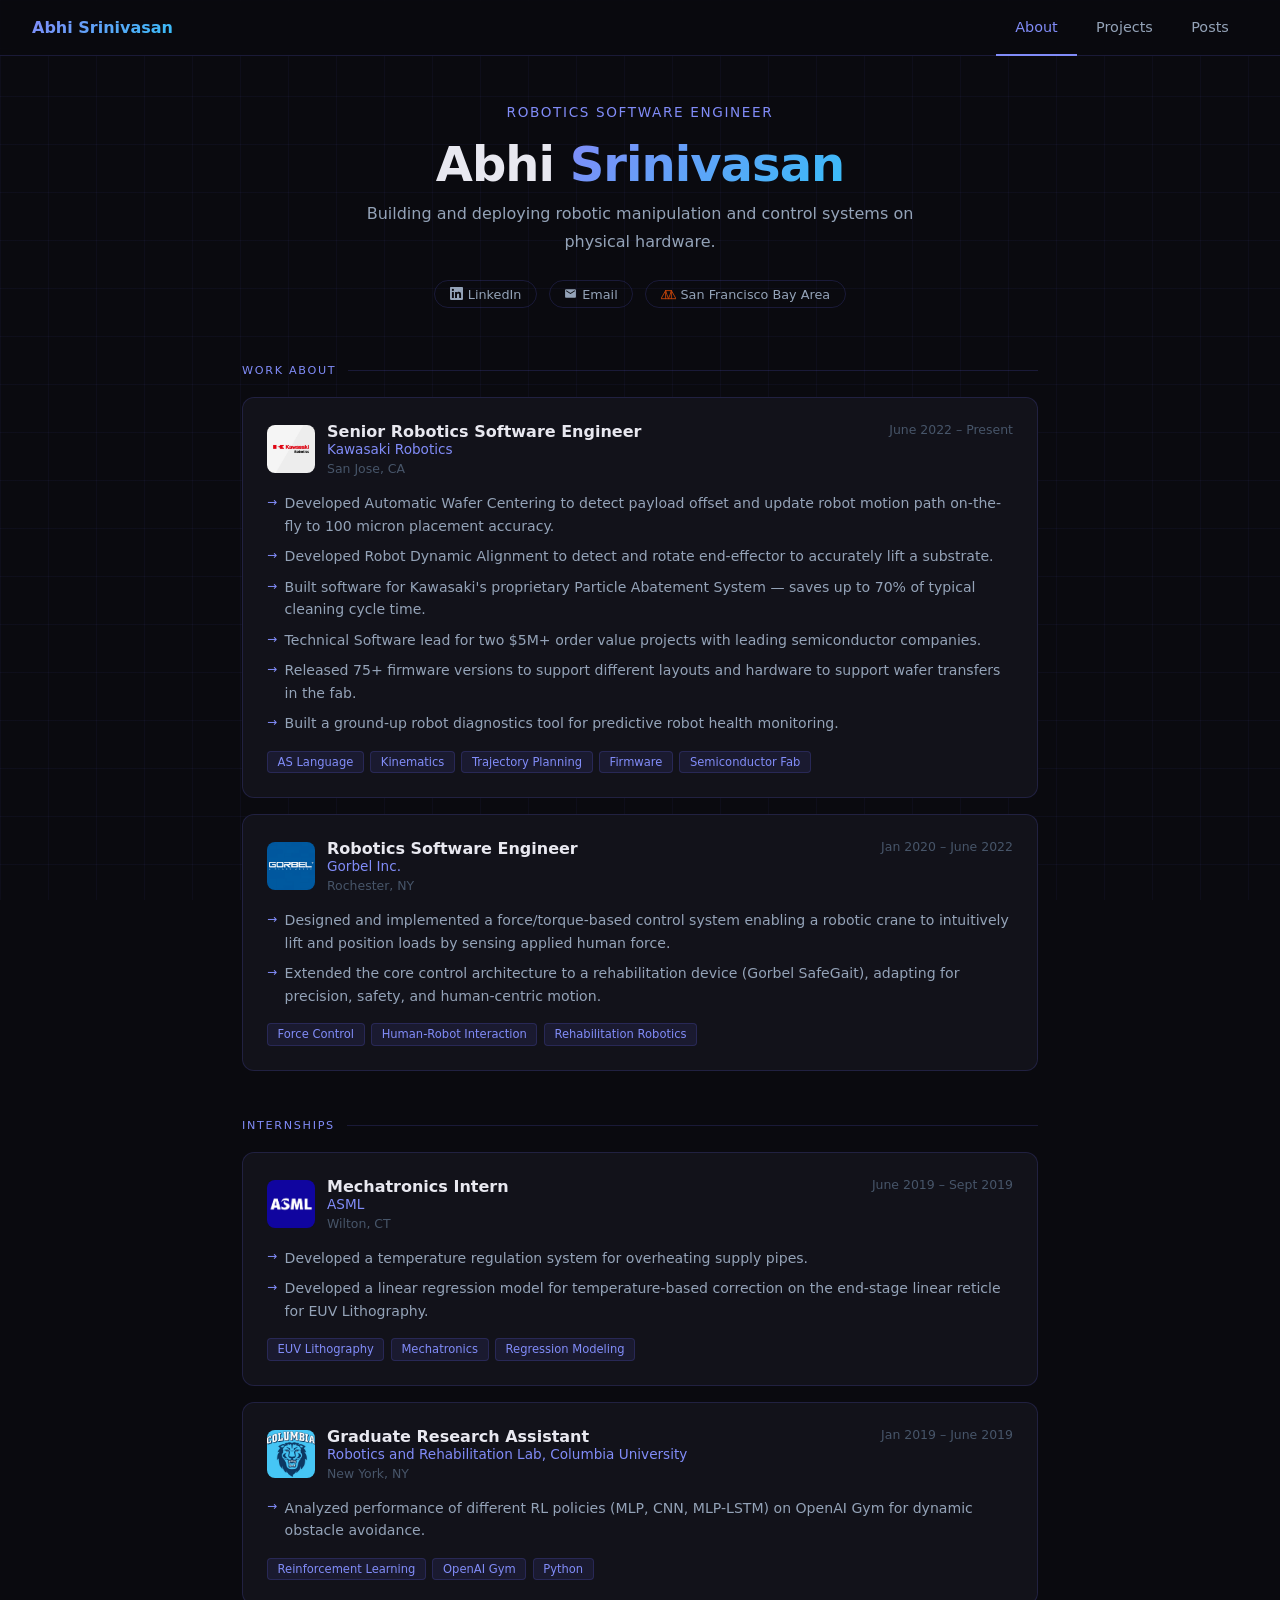
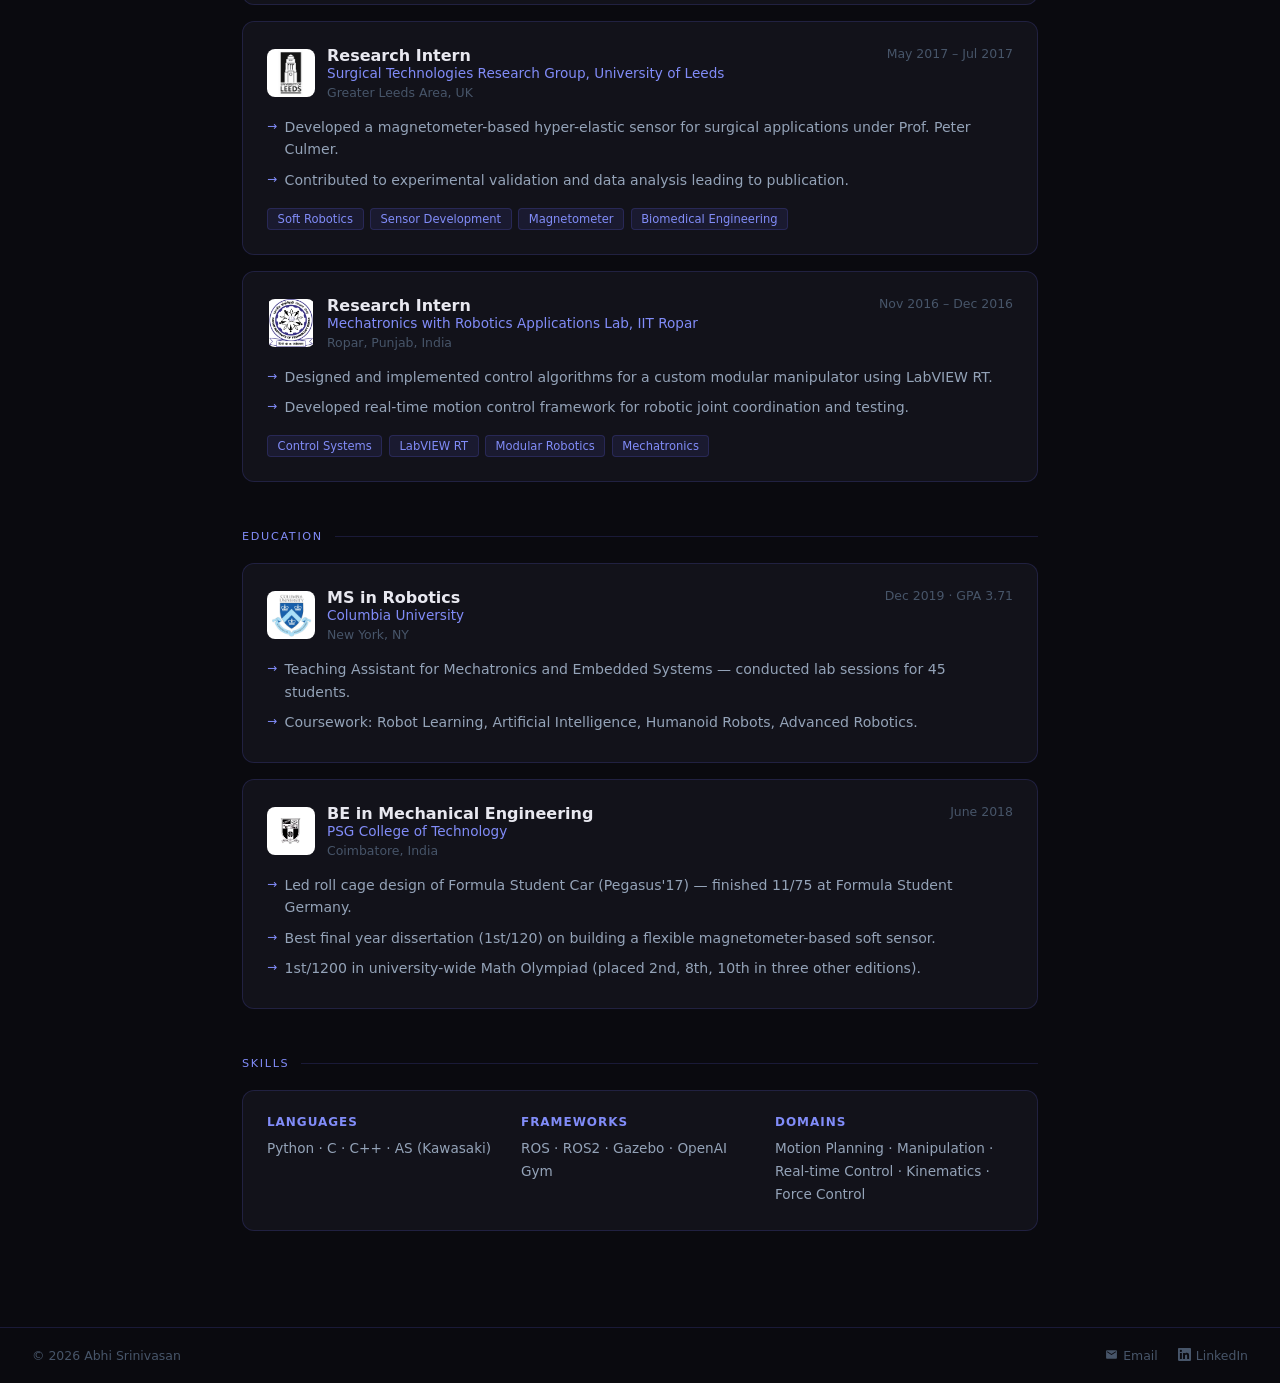
==== commit 07cb578c: "Update About & Fix Post content width" ====
--- a/index.html
+++ b/index.html
@@ -11,7 +11,7 @@
 <nav>
   <a class="nav-brand" href="index.html">Abhi Srinivasan</a>
   <div class="nav-tabs">
-    <a class="tab-btn active" href="index.html">Experience</a>
+    <a class="tab-btn active" href="index.html">About</a>
     <a class="tab-btn" href="projects.html">Projects</a>
     <a class="tab-btn" href="blogs.html">Posts</a>
   </div>
@@ -22,7 +22,7 @@
   <div class="hero">
     <div class="role">Robotics Software Engineer</div>
     <h1>Abhi <span>Srinivasan</span></h1>
-    <p>Building and deploying robotic manipulation and control systems on physical hardware. End-to-end from simulation to on-robot testing, debugging, and production deployment.</p>
+    <p>Building and deploying robotic manipulation and control systems on physical hardware.</p>
     <div class="hero-links">
       <a class="pill" href="https://www.linkedin.com/in/abhinandan14/" target="_blank"><svg xmlns="http://www.w3.org/2000/svg" width="13" height="13" viewBox="0 0 24 24" fill="currentColor" style="vertical-align:-1px;margin-right:5px;"><path d="M20.447 20.452h-3.554v-5.569c0-1.328-.027-3.037-1.852-3.037-1.853 0-2.136 1.445-2.136 2.939v5.667H9.351V9h3.414v1.561h.046c.477-.9 1.637-1.85 3.37-1.85 3.601 0 4.267 2.37 4.267 5.455v6.286zM5.337 7.433a2.062 2.062 0 0 1-2.063-2.065 2.064 2.064 0 1 1 2.063 2.065zm1.782 13.019H3.555V9h3.564v11.452zM22.225 0H1.771C.792 0 0 .774 0 1.729v20.542C0 23.227.792 24 1.771 24h20.451C23.2 24 24 23.227 24 22.271V1.729C24 .774 23.2 0 22.222 0h.003z"/></svg>LinkedIn</a>
       <a class="pill" href="mailto:abhinandan96is@gmail.com"><svg xmlns="http://www.w3.org/2000/svg" width="13" height="13" viewBox="0 0 24 24" fill="currentColor" style="vertical-align:-1px;margin-right:5px;"><path d="M20 4H4c-1.1 0-2 .9-2 2v12c0 1.1.9 2 2 2h16c1.1 0 2-.9 2-2V6c0-1.1-.9-2-2-2zm0 4-8 5-8-5V6l8 5 8-5v2z"/></svg>Email</a>
@@ -31,12 +31,12 @@
   </div>
 
   <section>
-    <div class="section-title">Work Experience</div>
-
-    <div class="card">
-      <div class="card-header">
-        <div style="display:flex;align-items:center;gap:0.75rem;">
-          <img src="img/Kawasaki_Logo.png" alt="Kawasaki Robotics" class="company-logo"/>
+    <div class="section-title">Work About</div>
+
+    <div class="card">
+      <div class="card-header">
+        <div style="display:flex;align-items:center;gap:0.75rem;">
+          <img src="img/Kawasaki_Logo.jpg" alt="Kawasaki Robotics" class="company-logo"/>
           <div>
             <div class="card-title">Senior Robotics Software Engineer</div>
             <div class="card-sub">Kawasaki Robotics</div>
@@ -235,5 +235,14 @@
   </section>
 
 </div>
+
+<footer>
+  <span class="footer-copy">© 2026 Abhi Srinivasan</span>
+  <div class="footer-links">
+    <a href="mailto:abhinandan96is@gmail.com"><svg xmlns="http://www.w3.org/2000/svg" width="13" height="13" viewBox="0 0 24 24" fill="currentColor" style="vertical-align:-1px;margin-right:5px;"><path d="M20 4H4c-1.1 0-2 .9-2 2v12c0 1.1.9 2 2 2h16c1.1 0 2-.9 2-2V6c0-1.1-.9-2-2-2zm0 4-8 5-8-5V6l8 5 8-5v2z"/></svg>Email</a>
+    <a href="https://www.linkedin.com/in/abhinandan14/" target="_blank"><svg xmlns="http://www.w3.org/2000/svg" width="13" height="13" viewBox="0 0 24 24" fill="currentColor" style="vertical-align:-1px;margin-right:5px;"><path d="M20.447 20.452h-3.554v-5.569c0-1.328-.027-3.037-1.852-3.037-1.853 0-2.136 1.445-2.136 2.939v5.667H9.351V9h3.414v1.561h.046c.477-.9 1.637-1.85 3.37-1.85 3.601 0 4.267 2.37 4.267 5.455v6.286zM5.337 7.433a2.062 2.062 0 0 1-2.063-2.065 2.064 2.064 0 1 1 2.063 2.065zm1.782 13.019H3.555V9h3.564v11.452zM22.225 0H1.771C.792 0 0 .774 0 1.729v20.542C0 23.227.792 24 1.771 24h20.451C23.2 24 24 23.227 24 22.271V1.729C24 .774 23.2 0 22.222 0h.003z"/></svg>LinkedIn</a>
+  </div>
+</footer>
+
 </body>
 </html>
--- a/style.css
+++ b/style.css
@@ -55,7 +55,7 @@
 .card-sub{font-size:0.85rem;color:var(--accent);margin-bottom:0.25rem;}
 .card-date{font-size:0.78rem;color:var(--dim);white-space:nowrap;}
 .card-location{font-size:0.78rem;color:var(--dim);}
-.company-logo{width:48px;height:48px;object-fit:fill;border-radius:8px;flex-shrink:0;}
+.company-logo{display:block;width:48px;height:48px;min-width:48px;max-width:48px;min-height:48px;max-height:48px;object-fit:contain;border-radius:8px;flex-shrink:0;background:var(--surface);}
 /* SKILLS */
 .skills-grid{display:grid;grid-template-columns:repeat(auto-fit,minmax(180px,1fr));gap:1rem;}
 .skill-group h4{font-size:0.75rem;color:var(--accent);letter-spacing:0.08em;text-transform:uppercase;margin-bottom:0.5rem;}
@@ -86,11 +86,16 @@
 .blog-card{background:var(--surface);border:1px solid var(--border);border-radius:12px;
   padding:1.5rem;margin-bottom:1rem;cursor:pointer;transition:border-color 0.2s,transform 0.15s;}
 .blog-card:hover{border-color:rgba(99,102,241,0.5);transform:translateY(-2px);}
-.blog-card-inner{display:flex;justify-content:space-between;align-items:center;gap:1rem;}
+.blog-card-inner{display:grid;grid-template-columns:90px 1fr auto;column-gap:1rem;row-gap:0.25rem;align-items:start;}
+.blog-card-inner .blog-thumb{grid-column:1;grid-row:1/5;align-self:center;}
+.blog-card-heading{grid-column:2;grid-row:1;}
+.blog-card-inner .blog-summary{grid-column:2;grid-row:2;margin-top:0.25rem;}
+.blog-card-inner .tag-row{grid-column:2;grid-row:3;margin-top:0.25rem;}
+.blog-arrow{grid-column:3;grid-row:1/5;align-self:center;}
 .blog-summary{font-size:0.88rem;color:var(--muted);line-height:1.65;margin-top:0.5rem;}
 .blog-arrow{font-size:1.4rem;color:var(--accent);flex-shrink:0;transition:transform 0.2s;}
 .blog-card:hover .blog-arrow{transform:translateX(4px);}
-.blog-thumb{width:90px;height:90px;object-fit:cover;border-radius:8px;flex-shrink:0;}
+.blog-thumb{display:block;width:90px;height:90px;min-width:90px;max-width:90px;object-fit:cover;border-radius:8px;flex-shrink:0;}
 
 /* BACK BUTTON */
 .back-btn{background:none;border:1px solid var(--border);color:var(--muted);
@@ -120,4 +125,21 @@
   padding:1rem;overflow-x:auto;margin:1rem 0;}
 .post-body code{font-size:0.85rem;color:var(--accent2);font-family:'Courier New',monospace;}
 
-@keyframes fadeUp{from{opacity:0;transform:translateY(16px);}to{opacity:1;transform:translateY(0);}}+/* FOOTER */
+footer{border-top:1px solid var(--border);padding:1.25rem 2rem;display:flex;justify-content:space-between;align-items:center;position:relative;z-index:1;}
+.footer-copy{font-size:0.78rem;color:var(--dim);}
+.footer-links{display:flex;gap:1.25rem;}
+.footer-links a{font-size:0.78rem;color:var(--dim);text-decoration:none;transition:color 0.2s;}
+.footer-links a:hover{color:var(--accent);}
+
+@keyframes fadeUp{from{opacity:0;transform:translateY(16px);}to{opacity:1;transform:translateY(0);}}
+
+@media(max-width:600px){
+  .company-logo{width:36px;height:36px;min-width:36px;max-width:36px;min-height:36px;max-height:36px;}
+  .blog-card-inner{grid-template-columns:56px 1fr auto;column-gap:0.75rem;row-gap:0.4rem;}
+  .blog-card-inner .blog-thumb{width:56px;height:56px;min-width:56px;max-width:56px;}
+  .blog-card-heading{grid-column:2;}
+  .blog-card-inner .blog-summary{grid-column:1/3;grid-row:2;}
+  .blog-card-inner .tag-row{grid-column:1/3;grid-row:3;}
+  .blog-arrow{grid-column:3;grid-row:1;align-self:start;}
+}
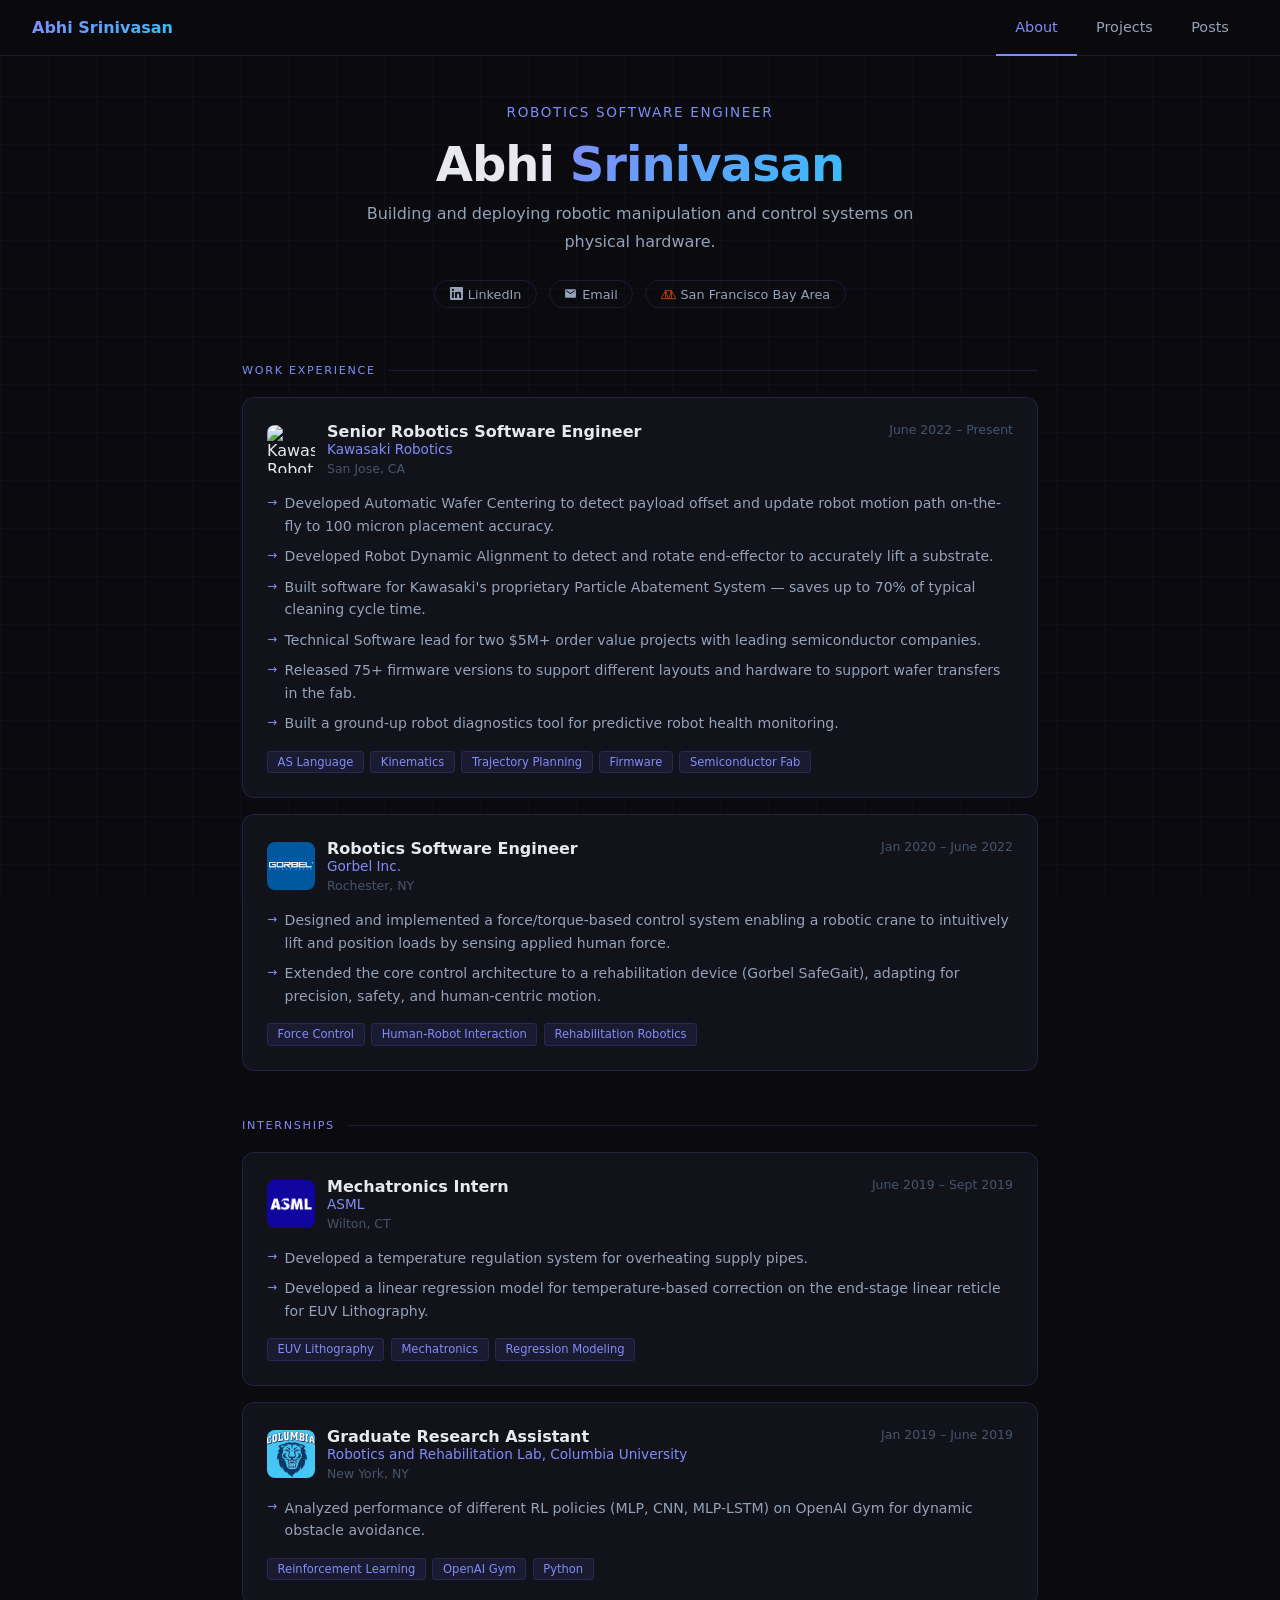
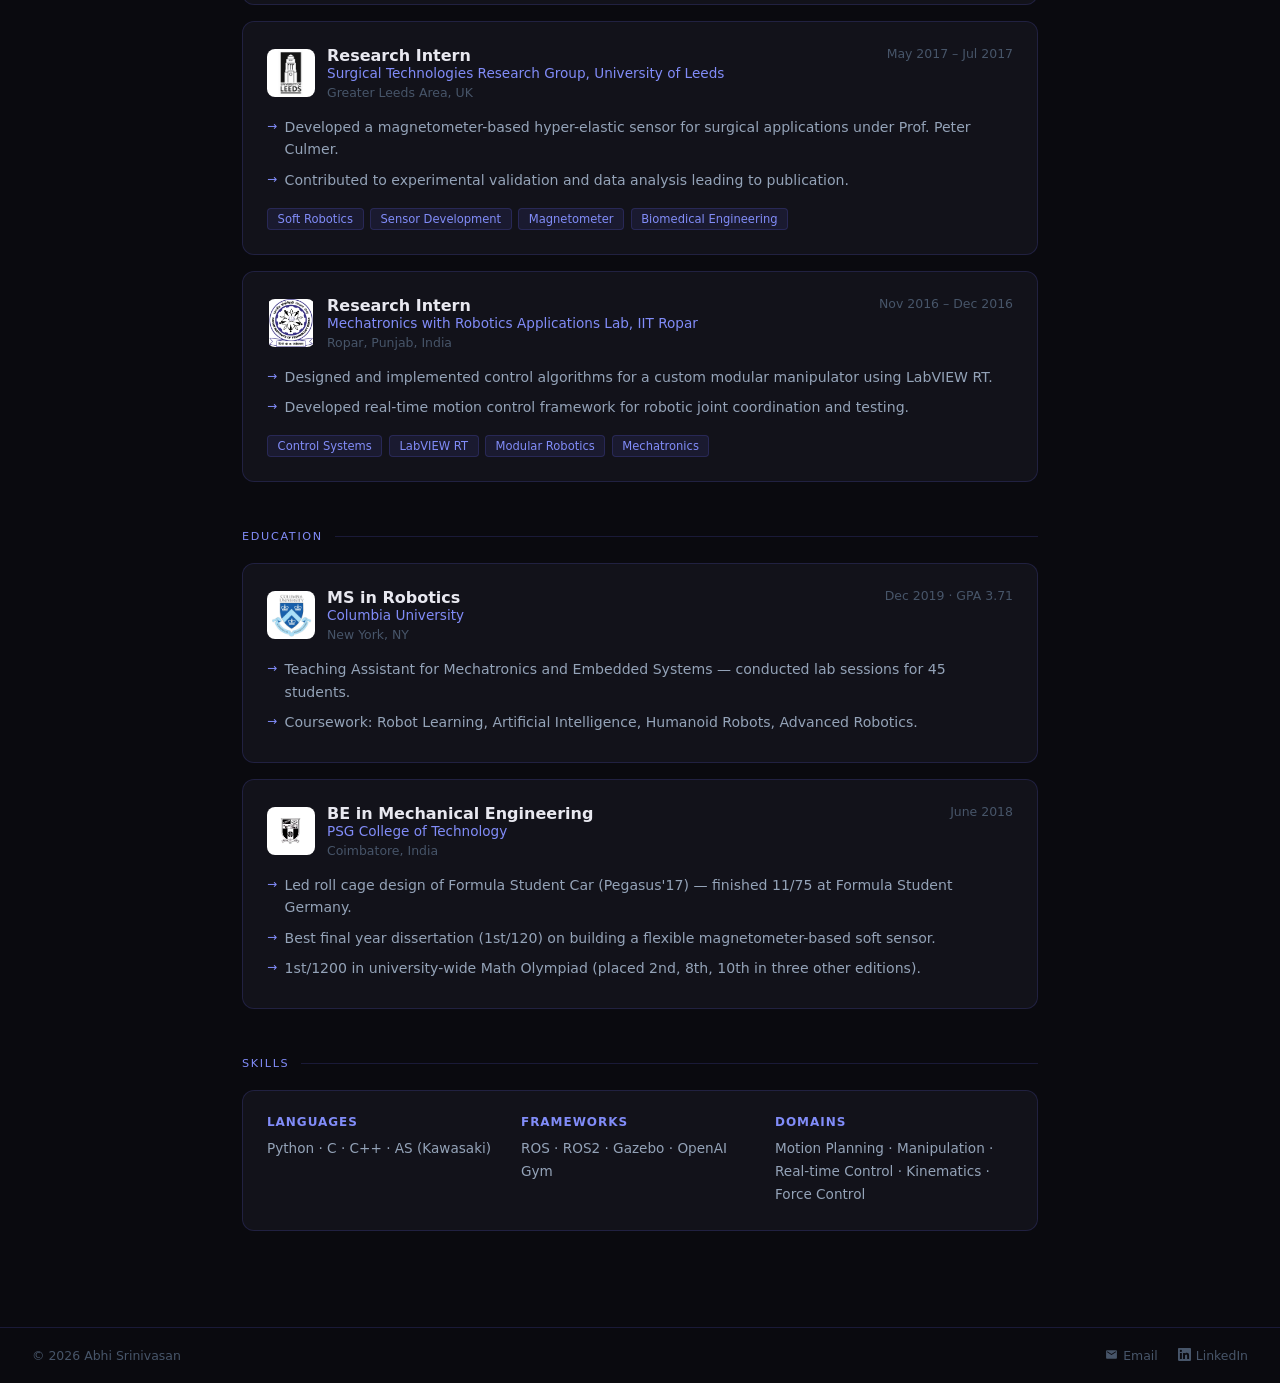
==== commit 8ee5a058: "Fix-blog-formatting-on-phone" ====
--- a/index.html
+++ b/index.html
@@ -31,12 +31,12 @@
   </div>
 
   <section>
-    <div class="section-title">Work About</div>
-
-    <div class="card">
-      <div class="card-header">
-        <div style="display:flex;align-items:center;gap:0.75rem;">
-          <img src="img/Kawasaki_Logo.jpg" alt="Kawasaki Robotics" class="company-logo"/>
+    <div class="section-title">Work Experience</div>
+
+    <div class="card">
+      <div class="card-header">
+        <div style="display:flex;align-items:center;gap:0.75rem;">
+          <img src="img/Kawasaki_Logo.png" alt="Kawasaki Robotics" class="company-logo"/>
           <div>
             <div class="card-title">Senior Robotics Software Engineer</div>
             <div class="card-sub">Kawasaki Robotics</div>
--- a/style.css
+++ b/style.css
@@ -137,9 +137,9 @@
 @media(max-width:600px){
   .company-logo{width:36px;height:36px;min-width:36px;max-width:36px;min-height:36px;max-height:36px;}
   .blog-card-inner{grid-template-columns:56px 1fr auto;column-gap:0.75rem;row-gap:0.4rem;}
-  .blog-card-inner .blog-thumb{width:56px;height:56px;min-width:56px;max-width:56px;}
-  .blog-card-heading{grid-column:2;}
+  .blog-card-inner .blog-thumb{width:56px;height:56px;min-width:56px;max-width:56px;grid-column:1;grid-row:1;}
+  .blog-card-heading{grid-column:2;grid-row:1;}
   .blog-card-inner .blog-summary{grid-column:1/3;grid-row:2;}
   .blog-card-inner .tag-row{grid-column:1/3;grid-row:3;}
-  .blog-arrow{grid-column:3;grid-row:1;align-self:start;}
+  .blog-arrow{grid-column:3;grid-row:1/4;align-self:center;}
 }
